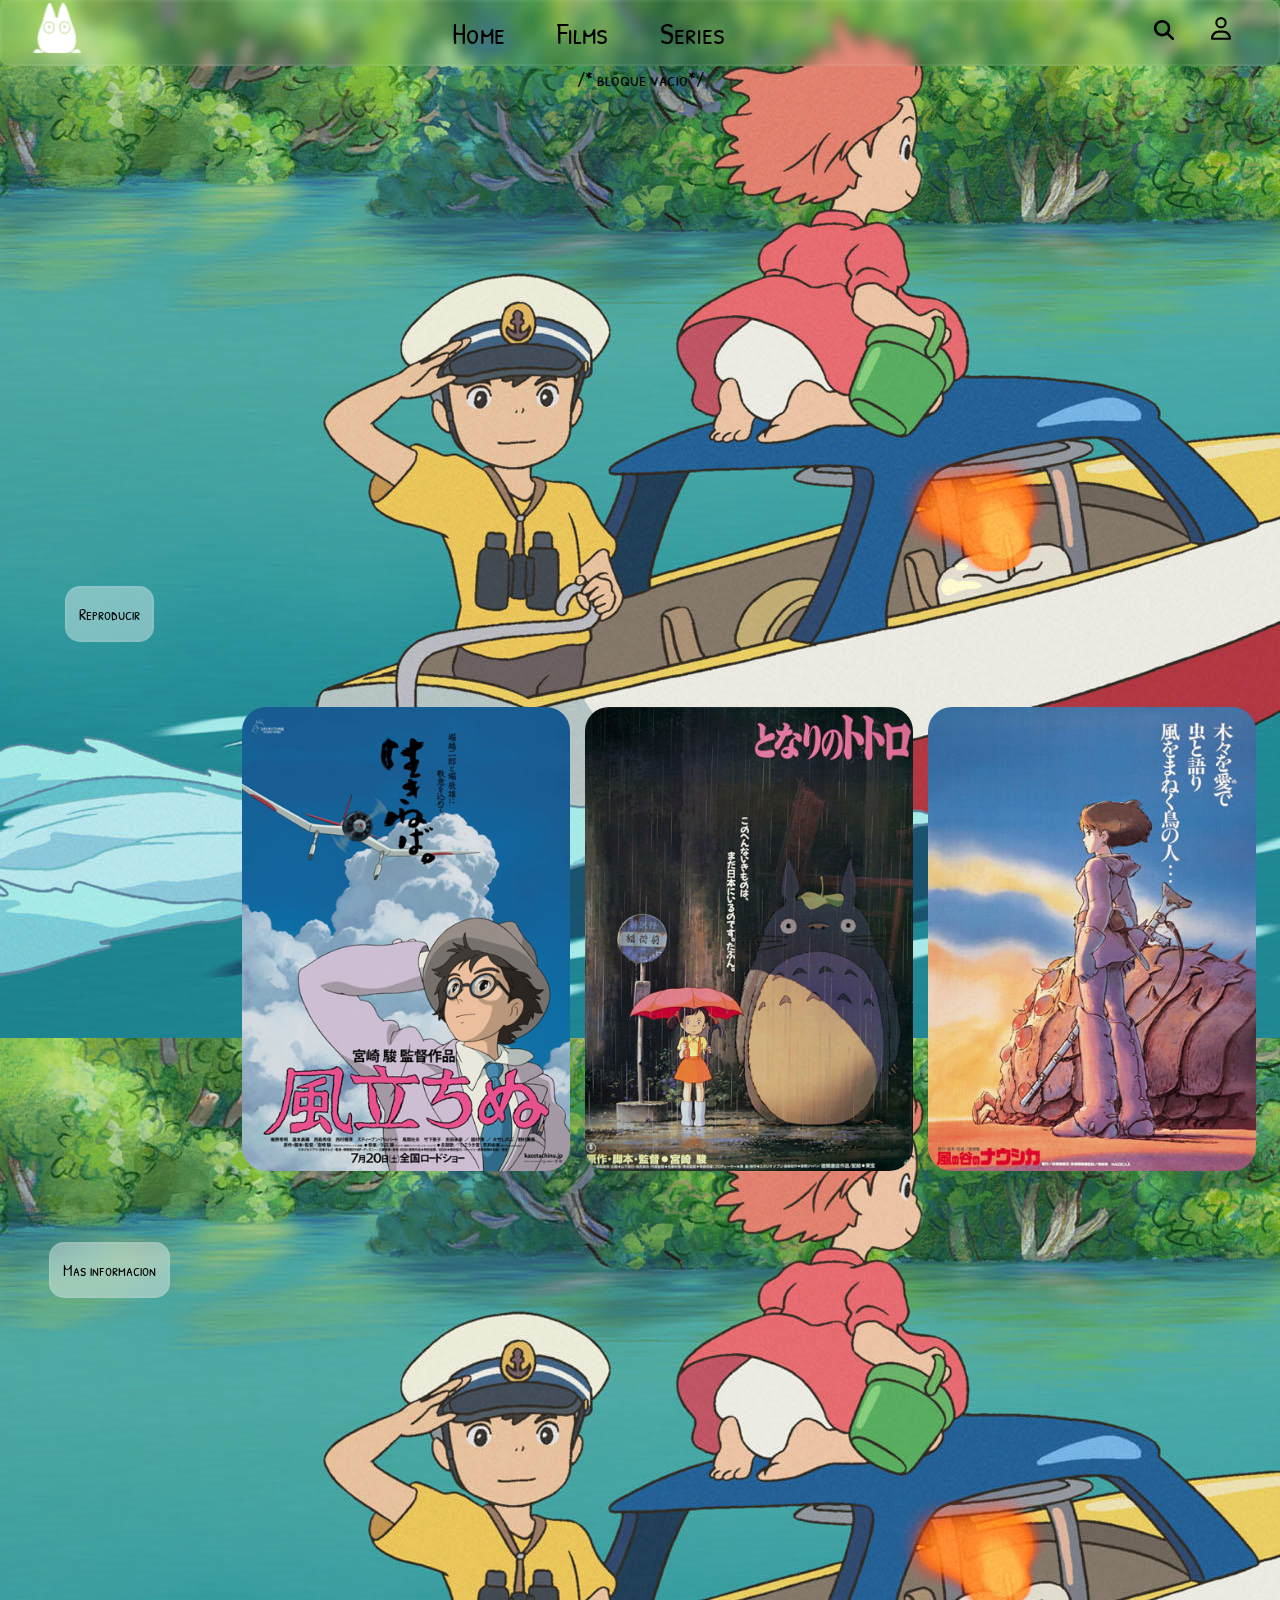
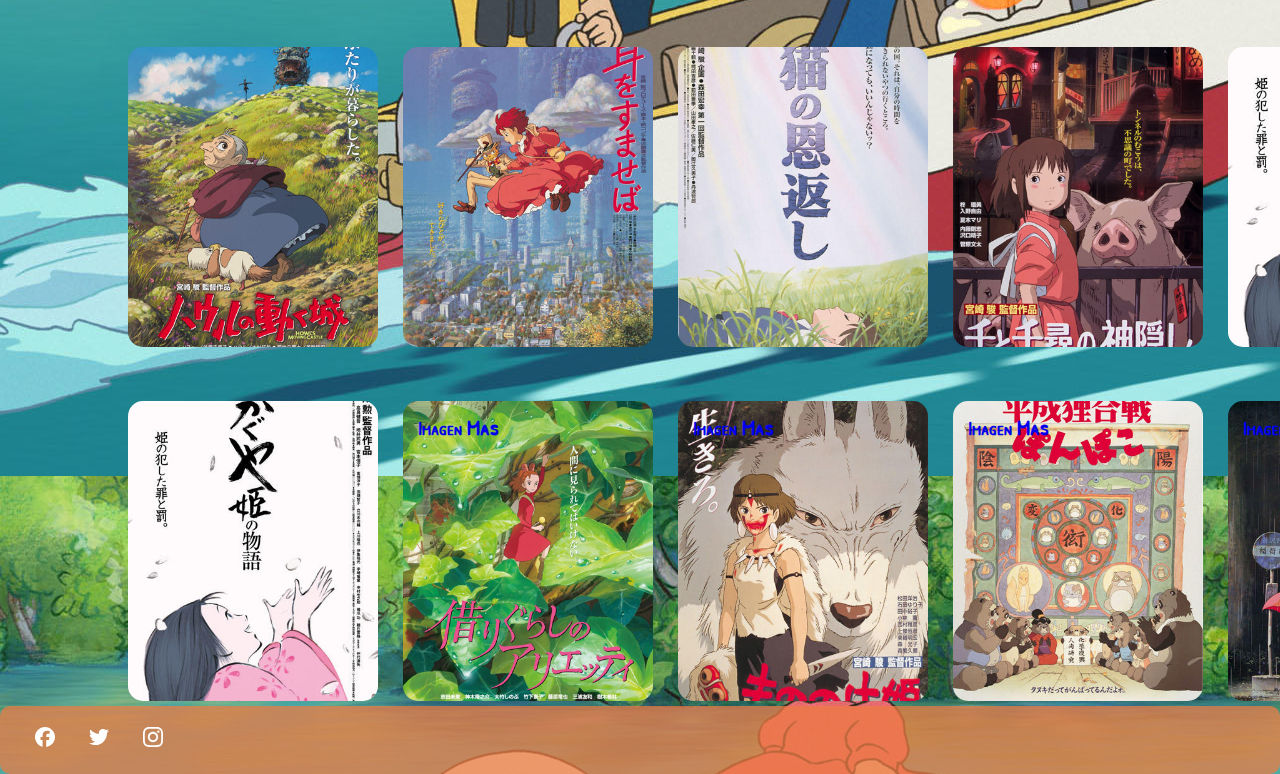
==== index.html @ cb0883fd "initial 2" ====
<!DOCTYPE html>
<html lang="en">
<head>
    <meta charset="UTF-8">
    <meta name="viewport" content="width=device-width, initial-scale=1.0">
    <link rel="stylesheet" href="style.css">
    <title>Document</title>
</head>
<body class="grip-container">
    <header class="header glass-effect">
        <nav class="nav">
            <div class="logo">
                <a href="https://www.ghibli.jp" target="_blank"><img src="../icons/home.png" alt="ghibli"></a>
            </div>
            <div class="menu">
                <ul>
                    <li class="items--nav">Home</li>
                    <li class="items--nav">Films</li>
                    <li class="items--nav">Series</li>
                </ul>
            </div>
            <div class="byu">
                <a href="#"><svg xmlns="http://www.w3.org/2000/svg" viewBox="0 0 512 512"><!--!Font Awesome Free 6.5.2 by @fontawesome - https://fontawesome.com License - https://fontawesome.com/license/free Copyright 2024 Fonticons, Inc.--><path d="M416 208c0 45.9-14.9 88.3-40 122.7L502.6 457.4c12.5 12.5 12.5 32.8 0 45.3s-32.8 12.5-45.3 0L330.7 376c-34.4 25.2-76.8 40-122.7 40C93.1 416 0 322.9 0 208S93.1 0 208 0S416 93.1 416 208zM208 352a144 144 0 1 0 0-288 144 144 0 1 0 0 288z"/></svg></a>
                <a href="../registro/registro.html"><svg xmlns="http://www.w3.org/2000/svg" viewBox="0 0 448 512"><!--!Font Awesome Free 6.5.2 by @fontawesome - https://fontawesome.com License - https://fontawesome.com/license/free Copyright 2024 Fonticons, Inc.--><path d="M304 128a80 80 0 1 0 -160 0 80 80 0 1 0 160 0zM96 128a128 128 0 1 1 256 0A128 128 0 1 1 96 128zM49.3 464H398.7c-8.9-63.3-63.3-112-129-112H178.3c-65.7 0-120.1 48.7-129 112zM0 482.3C0 383.8 79.8 304 178.3 304h91.4C368.2 304 448 383.8 448 482.3c0 16.4-13.3 29.7-29.7 29.7H29.7C13.3 512 0 498.7 0 482.3z"/></svg></a>
            </div>
        </nav>
    </header>
    <main class="main">
        <div class="title-film">
            /* bloque vacio*/
        </div>
        <div class="button-card">
            <div class="button-film">
             
                <div class="buttons">
                   <button>Reproducir</button>
                   <button>Mas informacion</button>
                </div>
            </div>
            <div class="card1-container">
                <div class="card-container">
                    <article class="card-article">
                        <img src="../img/peliculas/kazetachinu.jpg" alt="Pelicula kazetachinu">
                        
                        <div class="card-data">
                            <span class="card-description">Lorem ipsum dolor sit amet.</span>
                            <h2 class="card-title">Kazetachinu</h2>
                            <a href="#" class="card-button">read more</a>
                        </div>
                    </article>
                    <article class="card-article">
                        <img src="../img/peliculas/totoro.jpg" alt="Pelicula kazetachinu">
                        
                        <div class="card-data">
                            <span class="card-description">Lorem ipsum dolor sit amet.</span>
                            <h2 class="card-title">Totoro</h2>
                            <a href="#" class="card-button">read more</a>
                        </div>
                    </article>
                    <article class="card-article">
                        <img src="../img/peliculas/nausicaa.jpg" alt="Pelicula kazetachinu">
                        
                        <div class="card-data">
                            <span class="card-description">Lorem ipsum dolor sit amet.</span>
                            <h2 class="card-title">Nausica</h2>
                            <a href="#" class="card-button">read more</a>
                        </div>
                    </article>
                </div>
            </div>
        </div>
        <div class="carousel">

            <h2></h2>
    
            <div class="carrusel-list" id="carrusel-list">

    
                <div class="carrusel-track" id="track">
    
                    <div class="carrusel">
    
                        <div>
    
                            <a href="/">
                                
                                <picture>
                                    <img src="../img/peliculas/howl.jpg" alt="imagen">
                                </picture>
                            </a>
    
                        </div>
    
                    </div>

                    <div class="carrusel">
    
                        <div>
    
                            <a href="/">
                                
                                <picture>
                                    <img src="../img/peliculas/mimi.jpg" alt="imagen">
                                </picture>
                            </a>
    
                        </div>
    
                    </div>

                    <div class="carrusel">
    
                        <div>
    
                            <a href="/">
                                
                                <picture>
                                    <img src="../img/peliculas/baron.jpg" alt="imagen">
                                </picture>
                            </a>
    
                        </div>
    
                    </div>
    
                    <div class="carrusel">
    
                        <div>
    
                            <a href="/">
                                
                                <picture>
                                    <img src="../img/peliculas/chihiro.jpg" alt="imagen">
                                </picture>
                            </a>
    
                        </div>
    
                    </div>

                    <div class="carrusel">
    
                        <div>
    
                            <a href="/">
                                
                                <picture>
                                    <img src="../img/peliculas/kaguyahime.jpg" alt="imagen">
                                </picture>
                            </a>
    
                        </div>
    
                    </div>
                    <div class="carrusel">
    
                        <div>
    
                            <a href="/">
                                
                                <picture>
                                    <img src="../img/peliculas/marnie.jpg" alt="imagen">
                                </picture>
                            </a>
    
                        </div>
    
                    </div>
                 
    
                    
    
                </div>

    
    
            </div>

            
    
        </div>
    
        <div class="carousel">

            <h2></h2>
    
            <div class="carrusel-list" id="carrusel-list">

    
                <div class="carrusel-track" id="track">
    
                    <div class="carrusel">
    
                        <div>
    
                            <a href="/">
                                
                                <picture>
                                    <img src="../img/peliculas/kaguyahime.jpg" alt="imagen">
                                </picture>
                            </a>
    
                        </div>
    
                    </div>

                    <div class="carrusel">
    
                        <div>
    
                            <a href="/">
                                <h4> <small>Imagen</small> Mas </h4>
                                <picture>
                                    <img src="../img/peliculas/karigurashi.jpg" alt="imagen">
                                </picture>
                            </a>
    
                        </div>
    
                    </div>

                    <div class="carrusel">
    
                        <div>
    
                            <a href="/">
                                <h4> <small>Imagen</small> Mas </h4>
                                <picture>
                                    <img src="../img/peliculas/mononoke.jpg" alt="imagen">
                                </picture>
                            </a>
    
                        </div>
    
                    </div>
    
                    <div class="carrusel">
    
                        <div>
    
                            <a href="/">
                                <h4> <small>Imagen</small> Mas </h4>
                                <picture>
                                    <img src="../img/peliculas/tanuki.jpg" alt="imagen">
                                </picture>
                            </a>
    
                        </div>
    
                    </div>

                    <div class="carrusel">
    
                        <div>
    
                            <a href="/">
                                <h4> <small>Imagen</small> Mas </h4>
                                <picture>
                                    <img src="../img/peliculas/totoro.jpg" alt="imagen">
                                </picture>
                            </a>
    
                        </div>
    
                    </div>
                    <div class="carrusel">
    
                        <div>
    
                            <a href="/">
                                <h4> <small>Imagen</small> Mas </h4>
                                <picture>
                                    <img src="../img/peliculas/kazetachinu.jpg" alt="imagen">
                                </picture>
                            </a>
    
                        </div>
    
                    </div>
                 
    
                    
    
                </div>

    
    
            </div>

            
    
        </div>
    
    </main>
    <footer class="footer">
        <div class="redes-box">
            <ul class="redes_sociales">
                <li><a href="https://facebook.com/tu_pagina" class="redes_sociales_li" target="_blank"><svg xmlns="http://www.w3.org/2000/svg" height="32" width="32" viewBox="0 0 512 512"><!--!Font Awesome Free 6.5.1 by @fontawesome - https://fontawesome.com License - https://fontawesome.com/license/free Copyright 2024 Fonticons, Inc.--><path fill="#ffffff" d="M512 256C512 114.6 397.4 0 256 0S0 114.6 0 256C0 376 82.7 476.8 194.2 504.5V334.2H141.4V256h52.8V222.3c0-87.1 39.4-127.5 125-127.5c16.2 0 44.2 3.2 55.7 6.4V172c-6-.6-16.5-1-29.6-1c-42 0-58.2 15.9-58.2 57.2V256h83.6l-14.4 78.2H287V510.1C413.8 494.8 512 386.9 512 256h0z"/></svg></a></li>
                <li><a href="https://twitter.com/tu_cuenta" class="redes_sociales_li" target="_blank"><svg xmlns="http://www.w3.org/2000/svg" height="32" width="32" viewBox="0 0 512 512"><!--!Font Awesome Free 6.5.1 by @fontawesome - https://fontawesome.com License - https://fontawesome.com/license/free Copyright 2024 Fonticons, Inc.--><path fill="#ffffff" d="M459.4 151.7c.3 4.5 .3 9.1 .3 13.6 0 138.7-105.6 298.6-298.6 298.6-59.5 0-114.7-17.2-161.1-47.1 8.4 1 16.6 1.3 25.3 1.3 49.1 0 94.2-16.6 130.3-44.8-46.1-1-84.8-31.2-98.1-72.8 6.5 1 13 1.6 19.8 1.6 9.4 0 18.8-1.3 27.6-3.6-48.1-9.7-84.1-52-84.1-103v-1.3c14 7.8 30.2 12.7 47.4 13.3-28.3-18.8-46.8-51-46.8-87.4 0-19.5 5.2-37.4 14.3-53 51.7 63.7 129.3 105.3 216.4 109.8-1.6-7.8-2.6-15.9-2.6-24 0-57.8 46.8-104.9 104.9-104.9 30.2 0 57.5 12.7 76.7 33.1 23.7-4.5 46.5-13.3 66.6-25.3-7.8 24.4-24.4 44.8-46.1 57.8 21.1-2.3 41.6-8.1 60.4-16.2-14.3 20.8-32.2 39.3-52.6 54.3z"/></svg></a></li>
                <li><a href="https://instagram.com/tu_cuenta" class="redes_sociales_li" target="_blank"><svg xmlns="http://www.w3.org/2000/svg" height="32" width="28" viewBox="0 0 448 512"><!--!Font Awesome Free 6.5.1 by @fontawesome - https://fontawesome.com License - https://fontawesome.com/license/free Copyright 2024 Fonticons, Inc.--><path fill="#ffffff" d="M224.1 141c-63.6 0-114.9 51.3-114.9 114.9s51.3 114.9 114.9 114.9S339 319.5 339 255.9 287.7 141 224.1 141zm0 189.6c-41.1 0-74.7-33.5-74.7-74.7s33.5-74.7 74.7-74.7 74.7 33.5 74.7 74.7-33.6 74.7-74.7 74.7zm146.4-194.3c0 14.9-12 26.8-26.8 26.8-14.9 0-26.8-12-26.8-26.8s12-26.8 26.8-26.8 26.8 12 26.8 26.8zm76.1 27.2c-1.7-35.9-9.9-67.7-36.2-93.9-26.2-26.2-58-34.4-93.9-36.2-37-2.1-147.9-2.1-184.9 0-35.8 1.7-67.6 9.9-93.9 36.1s-34.4 58-36.2 93.9c-2.1 37-2.1 147.9 0 184.9 1.7 35.9 9.9 67.7 36.2 93.9s58 34.4 93.9 36.2c37 2.1 147.9 2.1 184.9 0 35.9-1.7 67.7-9.9 93.9-36.2 26.2-26.2 34.4-58 36.2-93.9 2.1-37 2.1-147.8 0-184.8zM398.8 388c-7.8 19.6-22.9 34.7-42.6 42.6-29.5 11.7-99.5 9-132.1 9s-102.7 2.6-132.1-9c-19.6-7.8-34.7-22.9-42.6-42.6-11.7-29.5-9-99.5-9-132.1s-2.6-102.7 9-132.1c7.8-19.6 22.9-34.7 42.6-42.6 29.5-11.7 99.5-9 132.1-9s102.7-2.6 132.1 9c19.6 7.8 34.7 22.9 42.6 42.6 11.7 29.5 9 99.5 9 132.1s2.7 102.7-9 132.1z"/></svg></a></li>
                <!-- Otros botones de redes sociales -->
            </ul>
        </div>
    </footer>
</body>
</html>
---- style.css ----
@import url('https://fonts.googleapis.com/css2?family=Patrick+Hand+SC&display=swap');

* {
    box-sizing: border-box;
    margin: 0;
    padding: 0;

}

/*=======================GRIP PRINCIPAL=========================*/

body{
    font-family: "Patrick Hand SC", Tahoma, sans-serif;
    font-size: 1.2rem;
    min-height: 100vh; /*para q ocupe el 100% de toda la ventana*/
    background-image: url(../img/background/ponyo.jpg);
    
 
}
.grip-container > * {
    
    border-radius: 10px;
    text-align: center;
    font-weight: 500;
   
}

/*======================= NAVBAR =========================*/

svg{
    width: 20px;
    margin: 15px;
}
.logo img{
    width: 50px;
    height: auto;
    margin-left: 30px;
}
.menu ul {
    list-style-type: none; /* Quita los puntos de la lista */
    margin: 0;
    padding: 0;
    
    
}

.menu ul li {
    display: inline-block; /* Muestra los elementos en línea */
    margin-right: 45px; /* Espacio entre elementos (puedes ajustar según necesites) */
    
    
}
.byu{
    margin-right: 32px;
}
.nav{
    list-style: none;
    display: flex;
    justify-content: space-between;
    align-items: center;
    font-family: "Patrick Hand SC";
    font-size: 30px;
    
}
.items--nav:hover{
    font-size: 32.5px;
}
.hearder{
    height: 20%;
    
}
.glass-effect{
    background-color: #fafafa10;
    backdrop-filter: blur(0.4rem);
    -webkit-backdrop-filter: blur(0.4rem);
    border: 2px solid #fafafa10;
}

/*======================= FOOTER =========================*/
footer{
    display: flex;
    align-items: center;
    background-color: rgba(237, 123, 67, 0.74);
    height: 20%;
}
.redes-box ul li{
    list-style: none;
    display: inline-block;
}
.redes-box{
    display: flex;
    justify-content: left;
    align-items: center; 
    margin-left: 20px;
}
/*======================= MAIN =========================*/
.main{
    /*background-color: #fafafa10;
    backdrop-filter: blur(0.4rem);
    -webkit-backdrop-filter: blur(0.4rem);
    border: 2px solid #fafafa10;
    margin: 20px 0 20px 0;*/
}
.button-card{
    display: flex;

}
.title-film{
    height: 220px;
    width: auto;

}
.button-film{
    width: 50%;
    height: auto;
    justify-content: left;
    align-items: left;
}
.buttons{
    display: inline-block;
    
    
}
.buttons button{
    padding: 15px 12px 15px 12px;
    color: #000;
    font-family: "Patrick Hand SC", Tahoma, sans-serif;
    border-radius: 15PX;
    font-size: 16px;
    margin:300px 25px ;
    background-color: #fafafa65;
    backdrop-filter: blur(0.4rem);
    -webkit-backdrop-filter: blur(0.4rem);
    border: 2px solid #fafafa10;
}


/*======================= CARDS =========================*/
.card1-container{
    display: grid;
    place-items: center;
    margin-inline: 1.5rem;
    padding-block: 5rem;
}
.card-container{
    display: grid;
    row-gap: 3.5rem;

}
.card-article{
    position: relative;
    overflow: hidden;

}
.card-article img{
    width: 328px;
    border-radius: 1.5rem;
}
.card-data{
    width: 280px;
    background-color: rgb(255, 255, 255);
    padding: 1.5rem 2rem;
    box-shadow: 0 8px 24px hsla(0, 0%, 0%, 0.15);
    border-radius: 1rem;
    position: absolute;
    bottom: -9rem;
    left: 0;
    right: 0;
    margin-inline: auto;
    opacity: 0;
    transition: opacity 1s 1s;
}
.card-descrition{
    display: block;
    margin-bottom: .25rem;
    
}
.card-title{
    margin-bottom: .75rem;
}
.card-button{
    text-decoration: none;
    font-size: 18px;
    color: #000;
}
.card-button:hover{
    text-decoration: underline;
}
/* naming animations in hover */

.card-article:hover .card-data{
    animation: show-data 1s forwards;
    opacity: 1;
    transition: opacity .3s;

}
.card-article:hover{
    animation: remove-overflow 2s forwards;
}
.card-article:not(:hover){
    animation: show-overflow 2s forwards;
}
.card-article:not(:hover) .card-data{
    animation: remove-data 1s forwards;
}


/* Card animation */ 
@keyframes show-data{
    50%{
        transform: translateY(-10rem)
    }
    100%{
        transform: translateY(-7rem);
    }
}

@keyframes remove-overflow{
    to{
        overflow: initial;
    }
}

@keyframes remove-data{
    0%{
        transform: translateY(-7rem)
    }
    50%{
        transform: translateY(-10rem)
    }
    100%{
        transform: translateY(.5rem)
    }
}

@keyframes show-overflow{
    0%{
        overflow: initial;
        pointer-events: none;
    }
    50%{
        overflow: hidden;
    }
}

/* cards flex */
.card-container{
    display: flex;
    gap: 15px;
    justify-content: right;
    align-items: center; 
}

/*======================= CARRUSEL =========================*/
.carousel{
    width: 100%;
    margin: 0px 0px;
}

@media(min-width:768px){

    .carousel{
        margin: 0px 60px
    }
}

.carousel h2{
    font-size: 45px;
    line-height: 30px;
    padding-bottom: 50px;
    opacity: .9;
    text-transform: uppercase;
    font-weight: 600;
    text-align: left;
    color: #000;
}
.carrusel-list{
    position: relative;
    display: flex;
    align-items: center;
    width: fit-content ;
    height: 304px;
    padding: 10px 0px;
    max-width: 100vh;
    
}
.carrusel-track{
    position: relative;
    top: 0%;
    left: 0%;
    display: flex;
    justify-content: center;
    transition: .5s ease-in-out;
    
}
.carrusel{
    position: relative;
    width: 210px;
    padding: 0 18px;
    float: center;
    box-sizing: border-box;
    display: flex;
    height: 100%;
}
.carrusel h4{
    position: absolute;
    z-index: 1;
    font-size: 22px;
    line-height: 23px;
    padding: 15px;
}
.carrusel h2 small{
    font-size: 15px;
    display: block;

}
.carrusel a img{
    object-fit: cover;
    height: 300px;
    width: 200px;
    border-radius: 15px;
    transition: .3s ease-in-out;
}

@media(min-width:738px){

    .carrusel{
        width: 275px;
    }
    .carrusel a img{
        width: 250px;
    }
}
.carrusel-arrow{
    border-radius: 30px;
    background-color: #fff;
    position: absolute;
    z-index: 4;
    width: 48px;
    height: 48px;
    text-align: center;
    border: 0;
    cursor: pointer;
}

.carrusel-arrow:focus{
    outline: 0;
}
.carrusel-arrow svg{
    width: 12px;
    height: 100%;
    color: rgb(0, 0, 0, 0.7);
}
.carrusel-prev{
    left: 0;
}
.carrusel-next{
    justify-content: right;
}
.carousel{
 align-items: center;
 margin-left: 110px;
}
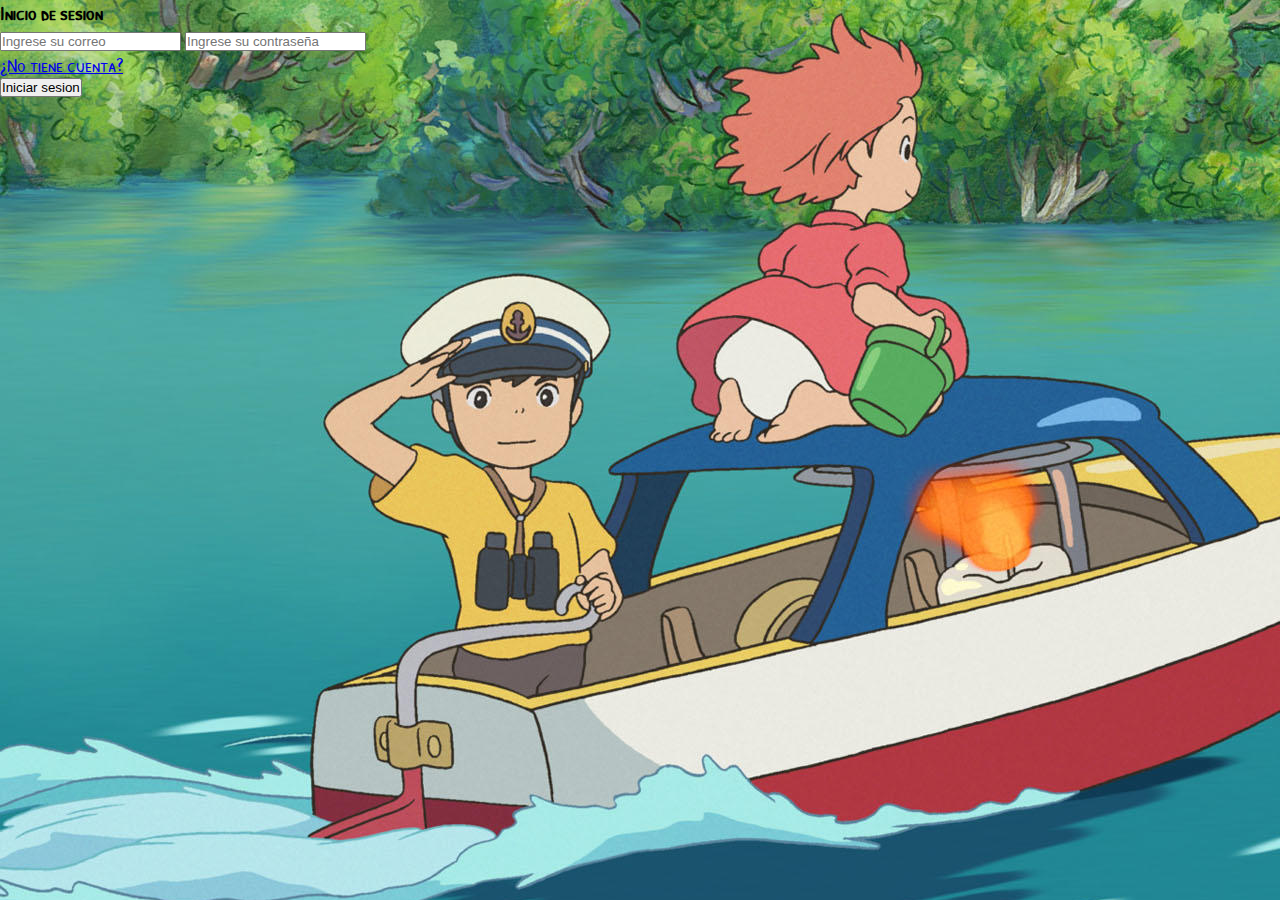
==== commit 2c824fde: "Update and rename inicio.html to index.html" ====
--- a/index.html
+++ b/index.html
@@ -1,306 +1,22 @@
-<!DOCTYPE html>
 <html lang="en">
 <head>
     <meta charset="UTF-8">
     <meta name="viewport" content="width=device-width, initial-scale=1.0">
     <link rel="stylesheet" href="style.css">
-    <title>Document</title>
+    <title>Inicio sesion</title>
 </head>
-<body class="grip-container">
-    <header class="header glass-effect">
-        <nav class="nav">
-            <div class="logo">
-                <a href="https://www.ghibli.jp" target="_blank"><img src="../icons/home.png" alt="ghibli"></a>
-            </div>
-            <div class="menu">
-                <ul>
-                    <li class="items--nav">Home</li>
-                    <li class="items--nav">Films</li>
-                    <li class="items--nav">Series</li>
-                </ul>
-            </div>
-            <div class="byu">
-                <a href="#"><svg xmlns="http://www.w3.org/2000/svg" viewBox="0 0 512 512"><!--!Font Awesome Free 6.5.2 by @fontawesome - https://fontawesome.com License - https://fontawesome.com/license/free Copyright 2024 Fonticons, Inc.--><path d="M416 208c0 45.9-14.9 88.3-40 122.7L502.6 457.4c12.5 12.5 12.5 32.8 0 45.3s-32.8 12.5-45.3 0L330.7 376c-34.4 25.2-76.8 40-122.7 40C93.1 416 0 322.9 0 208S93.1 0 208 0S416 93.1 416 208zM208 352a144 144 0 1 0 0-288 144 144 0 1 0 0 288z"/></svg></a>
-                <a href="../registro/registro.html"><svg xmlns="http://www.w3.org/2000/svg" viewBox="0 0 448 512"><!--!Font Awesome Free 6.5.2 by @fontawesome - https://fontawesome.com License - https://fontawesome.com/license/free Copyright 2024 Fonticons, Inc.--><path d="M304 128a80 80 0 1 0 -160 0 80 80 0 1 0 160 0zM96 128a128 128 0 1 1 256 0A128 128 0 1 1 96 128zM49.3 464H398.7c-8.9-63.3-63.3-112-129-112H178.3c-65.7 0-120.1 48.7-129 112zM0 482.3C0 383.8 79.8 304 178.3 304h91.4C368.2 304 448 383.8 448 482.3c0 16.4-13.3 29.7-29.7 29.7H29.7C13.3 512 0 498.7 0 482.3z"/></svg></a>
-            </div>
-        </nav>
+<body>
+    <header>
     </header>
-    <main class="main">
-        <div class="title-film">
-            /* bloque vacio*/
-        </div>
-        <div class="button-card">
-            <div class="button-film">
-             
-                <div class="buttons">
-                   <button>Reproducir</button>
-                   <button>Mas informacion</button>
-                </div>
-            </div>
-            <div class="card1-container">
-                <div class="card-container">
-                    <article class="card-article">
-                        <img src="../img/peliculas/kazetachinu.jpg" alt="Pelicula kazetachinu">
-                        
-                        <div class="card-data">
-                            <span class="card-description">Lorem ipsum dolor sit amet.</span>
-                            <h2 class="card-title">Kazetachinu</h2>
-                            <a href="#" class="card-button">read more</a>
-                        </div>
-                    </article>
-                    <article class="card-article">
-                        <img src="../img/peliculas/totoro.jpg" alt="Pelicula kazetachinu">
-                        
-                        <div class="card-data">
-                            <span class="card-description">Lorem ipsum dolor sit amet.</span>
-                            <h2 class="card-title">Totoro</h2>
-                            <a href="#" class="card-button">read more</a>
-                        </div>
-                    </article>
-                    <article class="card-article">
-                        <img src="../img/peliculas/nausicaa.jpg" alt="Pelicula kazetachinu">
-                        
-                        <div class="card-data">
-                            <span class="card-description">Lorem ipsum dolor sit amet.</span>
-                            <h2 class="card-title">Nausica</h2>
-                            <a href="#" class="card-button">read more</a>
-                        </div>
-                    </article>
-                </div>
-            </div>
-        </div>
-        <div class="carousel">
+    <form action="inicio sesion" class="form-register">
+        <h4>Inicio de sesion</h4>
+        <input class="controls" type="email" name="correo" id="correo" placeholder="Ingrese su correo">
+        <input class="controls" type="pass" name="contraseña" id="contraseña" placeholder="Ingrese su contraseña">
+        <p><a href="../formuarioLara/formulario.html">¿No tiene cuenta?</a></p>
+        <input class="botons" type="submit" value="Iniciar sesion">
+        
+    </form>
+    <script src="script.js"></script>
+</body>
+</html>
 
-            <h2></h2>
-    
-            <div class="carrusel-list" id="carrusel-list">
-
-    
-                <div class="carrusel-track" id="track">
-    
-                    <div class="carrusel">
-    
-                        <div>
-    
-                            <a href="/">
-                                
-                                <picture>
-                                    <img src="../img/peliculas/howl.jpg" alt="imagen">
-                                </picture>
-                            </a>
-    
-                        </div>
-    
-                    </div>
-
-                    <div class="carrusel">
-    
-                        <div>
-    
-                            <a href="/">
-                                
-                                <picture>
-                                    <img src="../img/peliculas/mimi.jpg" alt="imagen">
-                                </picture>
-                            </a>
-    
-                        </div>
-    
-                    </div>
-
-                    <div class="carrusel">
-    
-                        <div>
-    
-                            <a href="/">
-                                
-                                <picture>
-                                    <img src="../img/peliculas/baron.jpg" alt="imagen">
-                                </picture>
-                            </a>
-    
-                        </div>
-    
-                    </div>
-    
-                    <div class="carrusel">
-    
-                        <div>
-    
-                            <a href="/">
-                                
-                                <picture>
-                                    <img src="../img/peliculas/chihiro.jpg" alt="imagen">
-                                </picture>
-                            </a>
-    
-                        </div>
-    
-                    </div>
-
-                    <div class="carrusel">
-    
-                        <div>
-    
-                            <a href="/">
-                                
-                                <picture>
-                                    <img src="../img/peliculas/kaguyahime.jpg" alt="imagen">
-                                </picture>
-                            </a>
-    
-                        </div>
-    
-                    </div>
-                    <div class="carrusel">
-    
-                        <div>
-    
-                            <a href="/">
-                                
-                                <picture>
-                                    <img src="../img/peliculas/marnie.jpg" alt="imagen">
-                                </picture>
-                            </a>
-    
-                        </div>
-    
-                    </div>
-                 
-    
-                    
-    
-                </div>
-
-    
-    
-            </div>
-
-            
-    
-        </div>
-    
-        <div class="carousel">
-
-            <h2></h2>
-    
-            <div class="carrusel-list" id="carrusel-list">
-
-    
-                <div class="carrusel-track" id="track">
-    
-                    <div class="carrusel">
-    
-                        <div>
-    
-                            <a href="/">
-                                
-                                <picture>
-                                    <img src="../img/peliculas/kaguyahime.jpg" alt="imagen">
-                                </picture>
-                            </a>
-    
-                        </div>
-    
-                    </div>
-
-                    <div class="carrusel">
-    
-                        <div>
-    
-                            <a href="/">
-                                <h4> <small>Imagen</small> Mas </h4>
-                                <picture>
-                                    <img src="../img/peliculas/karigurashi.jpg" alt="imagen">
-                                </picture>
-                            </a>
-    
-                        </div>
-    
-                    </div>
-
-                    <div class="carrusel">
-    
-                        <div>
-    
-                            <a href="/">
-                                <h4> <small>Imagen</small> Mas </h4>
-                                <picture>
-                                    <img src="../img/peliculas/mononoke.jpg" alt="imagen">
-                                </picture>
-                            </a>
-    
-                        </div>
-    
-                    </div>
-    
-                    <div class="carrusel">
-    
-                        <div>
-    
-                            <a href="/">
-                                <h4> <small>Imagen</small> Mas </h4>
-                                <picture>
-                                    <img src="../img/peliculas/tanuki.jpg" alt="imagen">
-                                </picture>
-                            </a>
-    
-                        </div>
-    
-                    </div>
-
-                    <div class="carrusel">
-    
-                        <div>
-    
-                            <a href="/">
-                                <h4> <small>Imagen</small> Mas </h4>
-                                <picture>
-                                    <img src="../img/peliculas/totoro.jpg" alt="imagen">
-                                </picture>
-                            </a>
-    
-                        </div>
-    
-                    </div>
-                    <div class="carrusel">
-    
-                        <div>
-    
-                            <a href="/">
-                                <h4> <small>Imagen</small> Mas </h4>
-                                <picture>
-                                    <img src="../img/peliculas/kazetachinu.jpg" alt="imagen">
-                                </picture>
-                            </a>
-    
-                        </div>
-    
-                    </div>
-                 
-    
-                    
-    
-                </div>
-
-    
-    
-            </div>
-
-            
-    
-        </div>
-    
-    </main>
-    <footer class="footer">
-        <div class="redes-box">
-            <ul class="redes_sociales">
-                <li><a href="https://facebook.com/tu_pagina" class="redes_sociales_li" target="_blank"><svg xmlns="http://www.w3.org/2000/svg" height="32" width="32" viewBox="0 0 512 512"><!--!Font Awesome Free 6.5.1 by @fontawesome - https://fontawesome.com License - https://fontawesome.com/license/free Copyright 2024 Fonticons, Inc.--><path fill="#ffffff" d="M512 256C512 114.6 397.4 0 256 0S0 114.6 0 256C0 376 82.7 476.8 194.2 504.5V334.2H141.4V256h52.8V222.3c0-87.1 39.4-127.5 125-127.5c16.2 0 44.2 3.2 55.7 6.4V172c-6-.6-16.5-1-29.6-1c-42 0-58.2 15.9-58.2 57.2V256h83.6l-14.4 78.2H287V510.1C413.8 494.8 512 386.9 512 256h0z"/></svg></a></li>
-                <li><a href="https://twitter.com/tu_cuenta" class="redes_sociales_li" target="_blank"><svg xmlns="http://www.w3.org/2000/svg" height="32" width="32" viewBox="0 0 512 512"><!--!Font Awesome Free 6.5.1 by @fontawesome - https://fontawesome.com License - https://fontawesome.com/license/free Copyright 2024 Fonticons, Inc.--><path fill="#ffffff" d="M459.4 151.7c.3 4.5 .3 9.1 .3 13.6 0 138.7-105.6 298.6-298.6 298.6-59.5 0-114.7-17.2-161.1-47.1 8.4 1 16.6 1.3 25.3 1.3 49.1 0 94.2-16.6 130.3-44.8-46.1-1-84.8-31.2-98.1-72.8 6.5 1 13 1.6 19.8 1.6 9.4 0 18.8-1.3 27.6-3.6-48.1-9.7-84.1-52-84.1-103v-1.3c14 7.8 30.2 12.7 47.4 13.3-28.3-18.8-46.8-51-46.8-87.4 0-19.5 5.2-37.4 14.3-53 51.7 63.7 129.3 105.3 216.4 109.8-1.6-7.8-2.6-15.9-2.6-24 0-57.8 46.8-104.9 104.9-104.9 30.2 0 57.5 12.7 76.7 33.1 23.7-4.5 46.5-13.3 66.6-25.3-7.8 24.4-24.4 44.8-46.1 57.8 21.1-2.3 41.6-8.1 60.4-16.2-14.3 20.8-32.2 39.3-52.6 54.3z"/></svg></a></li>
-                <li><a href="https://instagram.com/tu_cuenta" class="redes_sociales_li" target="_blank"><svg xmlns="http://www.w3.org/2000/svg" height="32" width="28" viewBox="0 0 448 512"><!--!Font Awesome Free 6.5.1 by @fontawesome - https://fontawesome.com License - https://fontawesome.com/license/free Copyright 2024 Fonticons, Inc.--><path fill="#ffffff" d="M224.1 141c-63.6 0-114.9 51.3-114.9 114.9s51.3 114.9 114.9 114.9S339 319.5 339 255.9 287.7 141 224.1 141zm0 189.6c-41.1 0-74.7-33.5-74.7-74.7s33.5-74.7 74.7-74.7 74.7 33.5 74.7 74.7-33.6 74.7-74.7 74.7zm146.4-194.3c0 14.9-12 26.8-26.8 26.8-14.9 0-26.8-12-26.8-26.8s12-26.8 26.8-26.8 26.8 12 26.8 26.8zm76.1 27.2c-1.7-35.9-9.9-67.7-36.2-93.9-26.2-26.2-58-34.4-93.9-36.2-37-2.1-147.9-2.1-184.9 0-35.8 1.7-67.6 9.9-93.9 36.1s-34.4 58-36.2 93.9c-2.1 37-2.1 147.9 0 184.9 1.7 35.9 9.9 67.7 36.2 93.9s58 34.4 93.9 36.2c37 2.1 147.9 2.1 184.9 0 35.9-1.7 67.7-9.9 93.9-36.2 26.2-26.2 34.4-58 36.2-93.9 2.1-37 2.1-147.8 0-184.8zM398.8 388c-7.8 19.6-22.9 34.7-42.6 42.6-29.5 11.7-99.5 9-132.1 9s-102.7 2.6-132.1-9c-19.6-7.8-34.7-22.9-42.6-42.6-11.7-29.5-9-99.5-9-132.1s-2.6-102.7 9-132.1c7.8-19.6 22.9-34.7 42.6-42.6 29.5-11.7 99.5-9 132.1-9s102.7-2.6 132.1 9c19.6 7.8 34.7 22.9 42.6 42.6 11.7 29.5 9 99.5 9 132.1s2.7 102.7-9 132.1z"/></svg></a></li>
-                <!-- Otros botones de redes sociales -->
-            </ul>
-        </div>
-    </footer>
-</body>
-</html>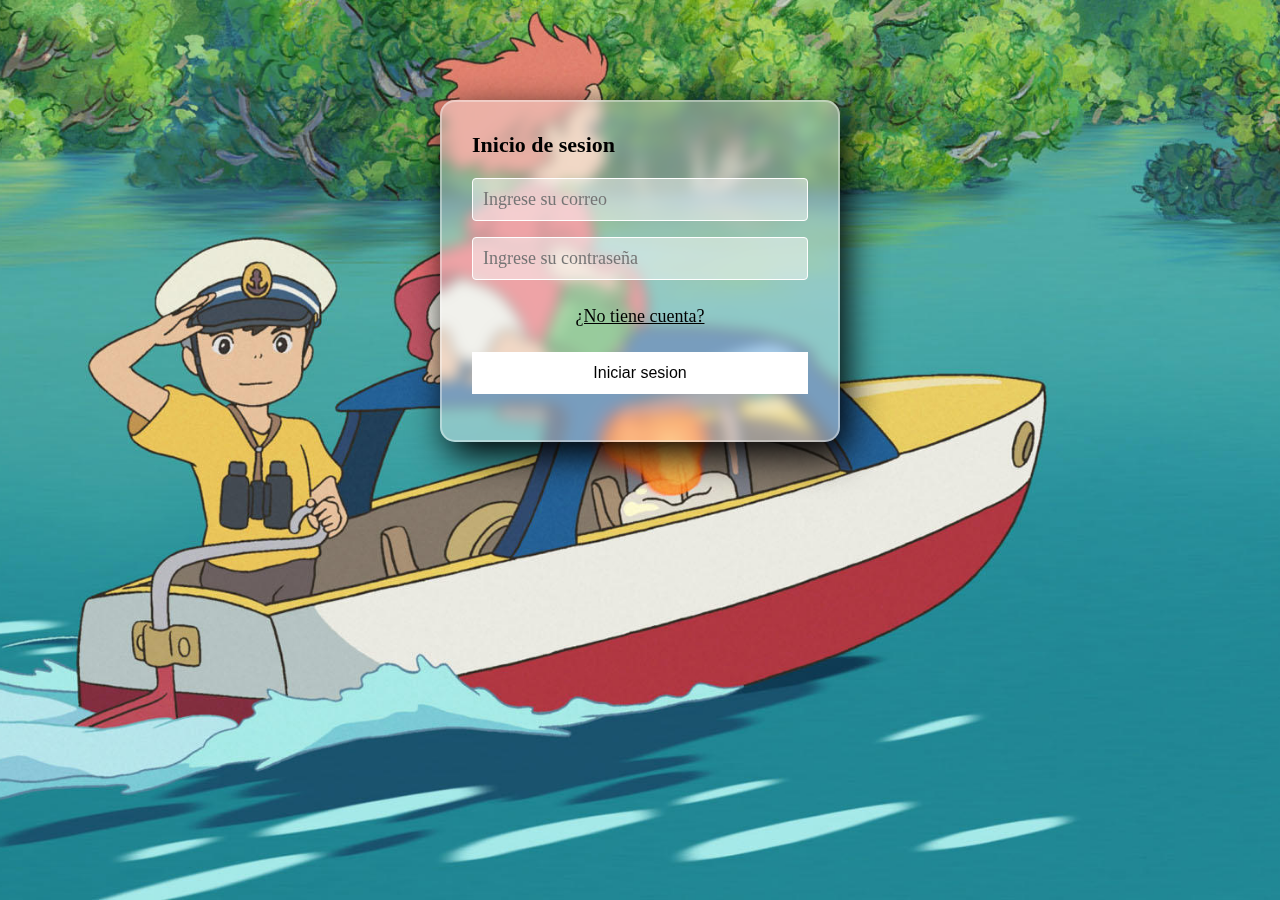
==== commit e2f8f654: "Update index.html" ====
--- a/index.html
+++ b/index.html
@@ -11,7 +11,7 @@
     <form action="inicio sesion" class="form-register">
         <h4>Inicio de sesion</h4>
         <input class="controls" type="email" name="correo" id="correo" placeholder="Ingrese su correo">
-        <input class="controls" type="pass" name="contraseña" id="contraseña" placeholder="Ingrese su contraseña">
+        <input class="controls" type="password" name="contraseña" id="contraseña" placeholder="Ingrese su contraseña">
         <p><a href="../formuarioLara/formulario.html">¿No tiene cuenta?</a></p>
         <input class="botons" type="submit" value="Iniciar sesion">
         
--- a/style.css
+++ b/style.css
@@ -1,365 +1,66 @@
-
-
-@import url('https://fonts.googleapis.com/css2?family=Patrick+Hand+SC&display=swap');
-
-* {
+*{
+    margin: 0%;
+    padding: 0%;
     box-sizing: border-box;
-    margin: 0;
-    padding: 0;
-
+}
+body{
+    background-image: url(../img/background/ponyo.jpg);
+    background-repeat: no-repeat;
+    background-position: center center;
+    background-size: cover;
 }
 
-/*=======================GRIP PRINCIPAL=========================*/
+.form-register{
+    width: 400px;
+    background-color: #faebd7;
+    padding: 30px;
+    margin: auto;
+    margin-top: 100px;
+    font-family: "calibri";
+    color: #000;
 
-body{
-    font-family: "Patrick Hand SC", Tahoma, sans-serif;
-    font-size: 1.2rem;
-    min-height: 100vh; /*para q ocupe el 100% de toda la ventana*/
-    background-image: url(../img/background/ponyo.jpg);
+    box-shadow: 7px 13px 37px #000;
+    background-color: #fafafa65;
+    backdrop-filter: blur(0.4rem);
+    -webkit-backdrop-filter: blur(0.4rem);
+    border: 2px solid #fafafa65;
+    border-radius: 15px;
     
- 
 }
-.grip-container > * {
+.form-register h4{
+    font-size: 22px;
+    margin-bottom: 20px;
     
-    border-radius: 10px;
-    text-align: center;
-    font-weight: 500;
-   
 }
-
-/*======================= NAVBAR =========================*/
-
-svg{
-    width: 20px;
-    margin: 15px;
-}
-.logo img{
-    width: 50px;
-    height: auto;
-    margin-left: 30px;
-}
-.menu ul {
-    list-style-type: none; /* Quita los puntos de la lista */
-    margin: 0;
-    padding: 0;
-    
+.controls{
+    width: 100%;
+    background:#fafafa80;
+    padding: 10px;
+    border-radius: 4px;
+    margin-bottom: 16px;
+    border: 1px solid #fff;
+    font-family: "calibri";
+    font-size: 18px;
     
 }
 
-.menu ul li {
-    display: inline-block; /* Muestra los elementos en línea */
-    margin-right: 45px; /* Espacio entre elementos (puedes ajustar según necesites) */
-    
-    
+.form-register p{
+    height: 40px;
+    text-align: center;
+    font-size: 18px;
+    line-height: 40px;
 }
-.byu{
-    margin-right: 32px;
-}
-.nav{
-    list-style: none;
-    display: flex;
-    justify-content: space-between;
-    align-items: center;
-    font-family: "Patrick Hand SC";
-    font-size: 30px;
-    
-}
-.items--nav:hover{
-    font-size: 32.5px;
-}
-.hearder{
-    height: 20%;
-    
-}
-.glass-effect{
-    background-color: #fafafa10;
-    backdrop-filter: blur(0.4rem);
-    -webkit-backdrop-filter: blur(0.4rem);
-    border: 2px solid #fafafa10;
+.form-register a{
+    color: #000;
+    text-decoration: underline;  
 }
 
-/*======================= FOOTER =========================*/
-footer{
-    display: flex;
-    align-items: center;
-    background-color: rgba(237, 123, 67, 0.74);
-    height: 20%;
+.form-register .botons{
+    width: 100%;
+    background-color: #fff;
+    border: none;
+    padding: 12px;
+    color: #000;
+    margin: 16px 0;
+    font-size: 16px;
 }
-.redes-box ul li{
-    list-style: none;
-    display: inline-block;
-}
-.redes-box{
-    display: flex;
-    justify-content: left;
-    align-items: center; 
-    margin-left: 20px;
-}
-/*======================= MAIN =========================*/
-.main{
-    /*background-color: #fafafa10;
-    backdrop-filter: blur(0.4rem);
-    -webkit-backdrop-filter: blur(0.4rem);
-    border: 2px solid #fafafa10;
-    margin: 20px 0 20px 0;*/
-}
-.button-card{
-    display: flex;
-
-}
-.title-film{
-    height: 220px;
-    width: auto;
-
-}
-.button-film{
-    width: 50%;
-    height: auto;
-    justify-content: left;
-    align-items: left;
-}
-.buttons{
-    display: inline-block;
-    
-    
-}
-.buttons button{
-    padding: 15px 12px 15px 12px;
-    color: #000;
-    font-family: "Patrick Hand SC", Tahoma, sans-serif;
-    border-radius: 15PX;
-    font-size: 16px;
-    margin:300px 25px ;
-    background-color: #fafafa65;
-    backdrop-filter: blur(0.4rem);
-    -webkit-backdrop-filter: blur(0.4rem);
-    border: 2px solid #fafafa10;
-}
-
-
-/*======================= CARDS =========================*/
-.card1-container{
-    display: grid;
-    place-items: center;
-    margin-inline: 1.5rem;
-    padding-block: 5rem;
-}
-.card-container{
-    display: grid;
-    row-gap: 3.5rem;
-
-}
-.card-article{
-    position: relative;
-    overflow: hidden;
-
-}
-.card-article img{
-    width: 328px;
-    border-radius: 1.5rem;
-}
-.card-data{
-    width: 280px;
-    background-color: rgb(255, 255, 255);
-    padding: 1.5rem 2rem;
-    box-shadow: 0 8px 24px hsla(0, 0%, 0%, 0.15);
-    border-radius: 1rem;
-    position: absolute;
-    bottom: -9rem;
-    left: 0;
-    right: 0;
-    margin-inline: auto;
-    opacity: 0;
-    transition: opacity 1s 1s;
-}
-.card-descrition{
-    display: block;
-    margin-bottom: .25rem;
-    
-}
-.card-title{
-    margin-bottom: .75rem;
-}
-.card-button{
-    text-decoration: none;
-    font-size: 18px;
-    color: #000;
-}
-.card-button:hover{
-    text-decoration: underline;
-}
-/* naming animations in hover */
-
-.card-article:hover .card-data{
-    animation: show-data 1s forwards;
-    opacity: 1;
-    transition: opacity .3s;
-
-}
-.card-article:hover{
-    animation: remove-overflow 2s forwards;
-}
-.card-article:not(:hover){
-    animation: show-overflow 2s forwards;
-}
-.card-article:not(:hover) .card-data{
-    animation: remove-data 1s forwards;
-}
-
-
-/* Card animation */ 
-@keyframes show-data{
-    50%{
-        transform: translateY(-10rem)
-    }
-    100%{
-        transform: translateY(-7rem);
-    }
-}
-
-@keyframes remove-overflow{
-    to{
-        overflow: initial;
-    }
-}
-
-@keyframes remove-data{
-    0%{
-        transform: translateY(-7rem)
-    }
-    50%{
-        transform: translateY(-10rem)
-    }
-    100%{
-        transform: translateY(.5rem)
-    }
-}
-
-@keyframes show-overflow{
-    0%{
-        overflow: initial;
-        pointer-events: none;
-    }
-    50%{
-        overflow: hidden;
-    }
-}
-
-/* cards flex */
-.card-container{
-    display: flex;
-    gap: 15px;
-    justify-content: right;
-    align-items: center; 
-}
-
-/*======================= CARRUSEL =========================*/
-.carousel{
-    width: 100%;
-    margin: 0px 0px;
-}
-
-@media(min-width:768px){
-
-    .carousel{
-        margin: 0px 60px
-    }
-}
-
-.carousel h2{
-    font-size: 45px;
-    line-height: 30px;
-    padding-bottom: 50px;
-    opacity: .9;
-    text-transform: uppercase;
-    font-weight: 600;
-    text-align: left;
-    color: #000;
-}
-.carrusel-list{
-    position: relative;
-    display: flex;
-    align-items: center;
-    width: fit-content ;
-    height: 304px;
-    padding: 10px 0px;
-    max-width: 100vh;
-    
-}
-.carrusel-track{
-    position: relative;
-    top: 0%;
-    left: 0%;
-    display: flex;
-    justify-content: center;
-    transition: .5s ease-in-out;
-    
-}
-.carrusel{
-    position: relative;
-    width: 210px;
-    padding: 0 18px;
-    float: center;
-    box-sizing: border-box;
-    display: flex;
-    height: 100%;
-}
-.carrusel h4{
-    position: absolute;
-    z-index: 1;
-    font-size: 22px;
-    line-height: 23px;
-    padding: 15px;
-}
-.carrusel h2 small{
-    font-size: 15px;
-    display: block;
-
-}
-.carrusel a img{
-    object-fit: cover;
-    height: 300px;
-    width: 200px;
-    border-radius: 15px;
-    transition: .3s ease-in-out;
-}
-
-@media(min-width:738px){
-
-    .carrusel{
-        width: 275px;
-    }
-    .carrusel a img{
-        width: 250px;
-    }
-}
-.carrusel-arrow{
-    border-radius: 30px;
-    background-color: #fff;
-    position: absolute;
-    z-index: 4;
-    width: 48px;
-    height: 48px;
-    text-align: center;
-    border: 0;
-    cursor: pointer;
-}
-
-.carrusel-arrow:focus{
-    outline: 0;
-}
-.carrusel-arrow svg{
-    width: 12px;
-    height: 100%;
-    color: rgb(0, 0, 0, 0.7);
-}
-.carrusel-prev{
-    left: 0;
-}
-.carrusel-next{
-    justify-content: right;
-}
-.carousel{
- align-items: center;
- margin-left: 110px;
-}